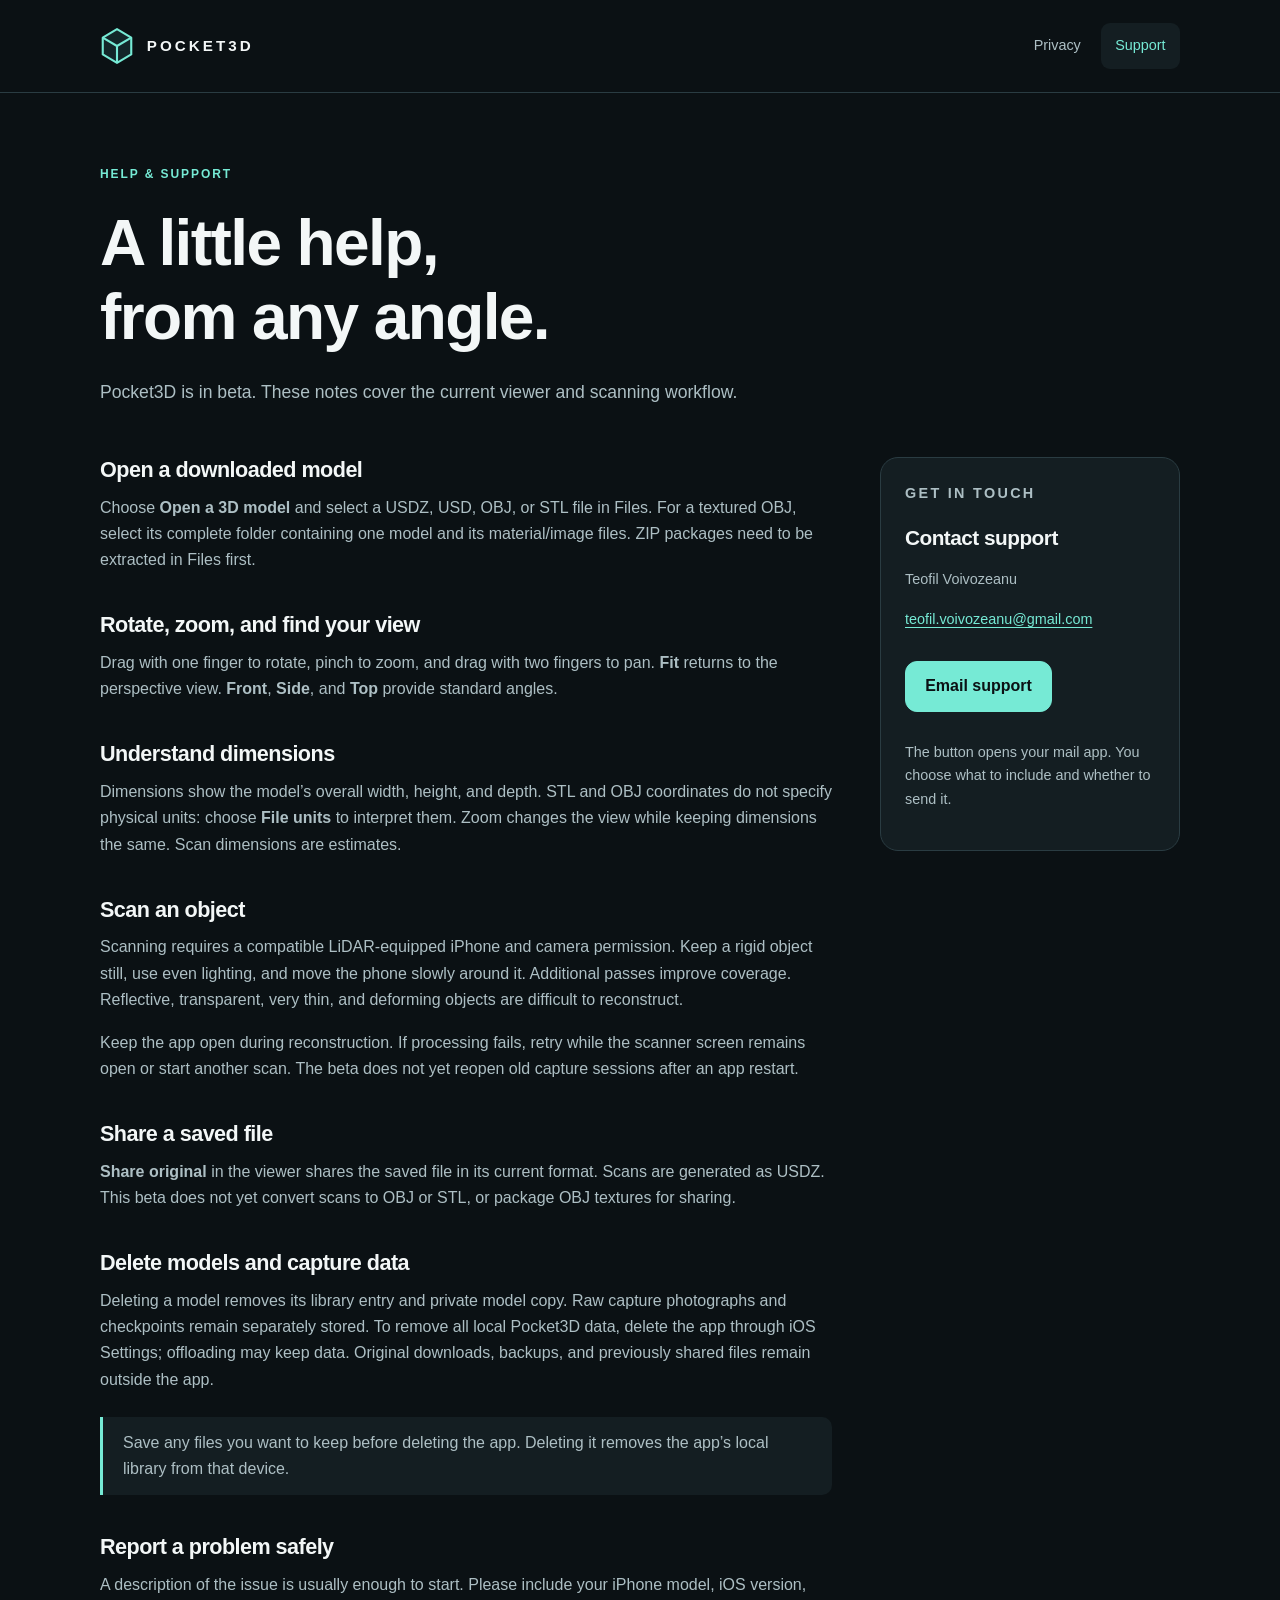
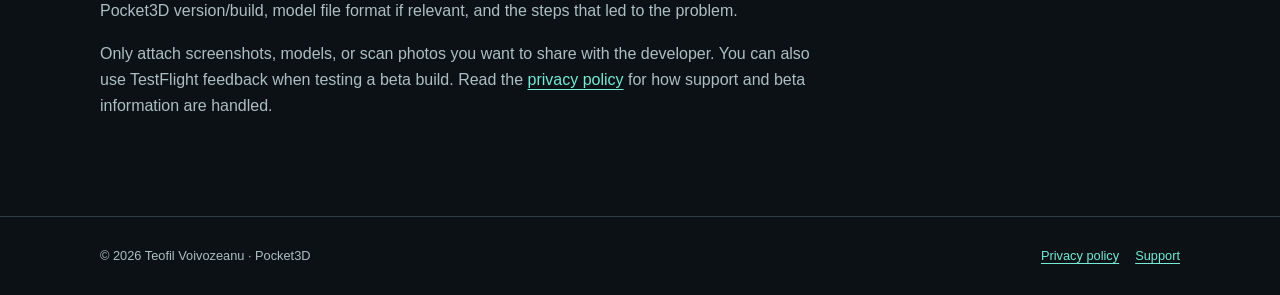
==== support.html @ 734cf3ea "Publish Pocket3D privacy policy and support pages" ====
<!doctype html>
<html lang="en">
<head>
  <meta charset="utf-8">
  <meta name="viewport" content="width=device-width, initial-scale=1">
  <meta name="color-scheme" content="dark light">
  <meta name="description" content="Help with Pocket3D model imports, scanning, dimensions, sharing, and deleting local data. Contact the developer.">
  <meta name="referrer" content="strict-origin-when-cross-origin">
  <title>Pocket3D — Help &amp; support</title>
  <link rel="canonical" href="https://teov.github.io/pocket3d-site/support.html">
  <link rel="icon" type="image/svg+xml" href="favicon.svg">
  <link rel="stylesheet" href="styles.css">
</head>
<body>
<a class="skip" href="#main">Skip to content</a>
<header class="header">
  <div class="wrap header-inner">
    <a class="brand" href="./" aria-label="Pocket3D home"><img src="favicon.svg" alt="" width="34" height="38">POCKET3D</a>
    <nav class="nav" aria-label="Main navigation">
      <a href="privacy.html">Privacy</a>
      <a href="support.html" aria-current="page">Support</a>
    </nav>
  </div>
</header>
<main id="main" class="wrap">
  <header class="page-head"><p class="eyebrow">Help &amp; support</p><h1>A little help,<br>from any angle.</h1><p class="intro">Pocket3D is in beta. These notes cover the current viewer and scanning workflow.</p></header>
  <div class="support-layout">
    <article class="prose" aria-label="Pocket3D help">
      <section><h2>Open a downloaded model</h2><p>Choose <strong>Open a 3D model</strong> and select a USDZ, USD, OBJ, or STL file in Files. For a textured OBJ, select its complete folder containing one model and its material/image files. ZIP packages need to be extracted in Files first.</p></section>
      <section><h2>Rotate, zoom, and find your view</h2><p>Drag with one finger to rotate, pinch to zoom, and drag with two fingers to pan. <strong>Fit</strong> returns to the perspective view. <strong>Front</strong>, <strong>Side</strong>, and <strong>Top</strong> provide standard angles.</p></section>
      <section><h2>Understand dimensions</h2><p>Dimensions show the model’s overall width, height, and depth. STL and OBJ coordinates do not specify physical units: choose <strong>File units</strong> to interpret them. Zoom changes the view while keeping dimensions the same. Scan dimensions are estimates.</p></section>
      <section><h2>Scan an object</h2><p>Scanning requires a compatible LiDAR-equipped iPhone and camera permission. Keep a rigid object still, use even lighting, and move the phone slowly around it. Additional passes improve coverage. Reflective, transparent, very thin, and deforming objects are difficult to reconstruct.</p><p>Keep the app open during reconstruction. If processing fails, retry while the scanner screen remains open or start another scan. The beta does not yet reopen old capture sessions after an app restart.</p></section>
      <section><h2>Share a saved file</h2><p><strong>Share original</strong> in the viewer shares the saved file in its current format. Scans are generated as USDZ. This beta does not yet convert scans to OBJ or STL, or package OBJ textures for sharing.</p></section>
      <section><h2>Delete models and capture data</h2><p>Deleting a model removes its library entry and private model copy. Raw capture photographs and checkpoints remain separately stored. To remove all local Pocket3D data, delete the app through iOS Settings; offloading may keep data. Original downloads, backups, and previously shared files remain outside the app.</p><aside class="notice">Save any files you want to keep before deleting the app. Deleting it removes the app’s local library from that device.</aside></section>
      <section><h2>Report a problem safely</h2><p>A description of the issue is usually enough to start. Please include your iPhone model, iOS version, Pocket3D version/build, model file format if relevant, and the steps that led to the problem.</p><p>Only attach screenshots, models, or scan photos you want to share with the developer. You can also use TestFlight feedback when testing a beta build. Read the <a href="privacy.html">privacy policy</a> for how support and beta information are handled.</p></section>
    </article>
    <aside class="contact-card" aria-labelledby="contact-title"><p class="eyebrow">Get in touch</p><h2 id="contact-title">Contact support</h2><p>Teofil Voivozeanu</p><a class="email" href="mailto:teofil.voivozeanu@gmail.com?subject=Pocket3D%20support">teofil.voivozeanu@gmail.com</a><div class="actions"><a class="button primary" href="mailto:teofil.voivozeanu@gmail.com?subject=Pocket3D%20support">Email support</a></div><p>The button opens your mail app. You choose what to include and whether to send it.</p></aside>
  </div>
</main>
<footer class="footer">
  <div class="wrap footer-inner">
    <p>© 2026 Teofil Voivozeanu · Pocket3D</p>
    <p><a href="privacy.html">Privacy policy</a><a href="support.html">Support</a></p>
  </div>
</footer>
</body>
</html>
---- styles.css ----
:root {
  color-scheme: dark;
  --background: #0b1114;
  --panel: #141e22;
  --panel-soft: #10191d;
  --text: #f3f7f7;
  --muted: #adbfc4;
  --accent: #76ead5;
  --line: #2a3c42;
  font-family: -apple-system, BlinkMacSystemFont, "Segoe UI", sans-serif;
  line-height: 1.65;
}
* { box-sizing: border-box; }
html { scroll-padding-top: 1.5rem; }
body { margin: 0; background: var(--background); color: var(--text); }
a { color: var(--accent); text-underline-offset: 0.22em; }
a:hover { color: #b6fff0; }
a:focus-visible, summary:focus-visible { outline: 3px solid var(--accent); outline-offset: 5px; border-radius: 4px; }
.skip { position: absolute; top: -100px; left: 1rem; background: var(--accent); color: var(--background); padding: 0.75rem 1rem; z-index: 10; }
.skip:focus { top: 1rem; }
.wrap { width: min(1080px, calc(100% - 3rem)); margin-inline: auto; }
.header { border-bottom: 1px solid var(--line); }
.header-inner { display: flex; align-items: center; justify-content: space-between; gap: 1.5rem; min-height: 92px; }
.brand { display: inline-flex; align-items: center; gap: 0.8rem; color: var(--text); text-decoration: none; font-weight: 750; font-size: 0.95rem; letter-spacing: 0.2em; }
.brand img { width: 34px; height: 38px; }
.nav { display: flex; align-items: center; gap: 0.35rem; }
.nav a { color: var(--muted); text-decoration: none; padding: 0.7rem 0.9rem; border-radius: 9px; font-size: 0.9rem; }
.nav a:hover, .nav a[aria-current="page"] { background: var(--panel); color: var(--accent); }
.hero { display: grid; grid-template-columns: 1.15fr 1fr; align-items: center; gap: 4rem; padding-block: 6.5rem 5rem; }
.eyebrow { margin: 0 0 1.3rem; color: var(--accent); text-transform: uppercase; letter-spacing: 0.16em; font-size: 0.75rem; font-weight: 700; }
h1, h2, h3 { line-height: 1.16; letter-spacing: -0.025em; }
h1 { margin: 0 0 1.5rem; font-size: clamp(2.8rem, 6.6vw, 5rem); font-weight: 650; }
.hero p.intro { max-width: 33rem; color: var(--muted); font-size: 1.1rem; margin: 0 0 1.7rem; }
.actions { display: flex; flex-wrap: wrap; gap: 0.8rem; margin-block: 1.8rem; }
.button { display: inline-flex; justify-content: center; align-items: center; min-height: 48px; padding: 0.7rem 1.2rem; border: 1px solid var(--line); border-radius: 12px; text-decoration: none; font-weight: 650; }
.button.primary { background: var(--accent); color: var(--background); border-color: var(--accent); }
.button:hover { filter: brightness(1.08); }
.fine { color: var(--muted); font-size: 0.8rem; }
.model-card { border: 1px solid var(--line); border-radius: 28px; background: radial-gradient(ellipse at 35% 30%, #203b3b 0, #152226 45%, #10191d 75%); padding: 1.4rem; }
.model-top { display: flex; justify-content: space-between; color: var(--muted); font-size: 0.7rem; letter-spacing: 0.13em; font-weight: 650; }
.model-top span:first-child { color: var(--accent); }
.model-art { display: block; width: 100%; height: auto; margin-block: 1.5rem; }
.model-bottom { border: 1px solid var(--line); background: #0d1619cc; border-radius: 14px; padding: 1rem; }
.model-bottom p { margin: 0; }
.model-bottom .caption { color: var(--muted); letter-spacing: 0.12em; font-size: 0.65rem; }
.model-bottom .gestures { color: var(--text); font-size: 0.92rem; margin-top: 0.3rem; }
.features { display: grid; grid-template-columns: repeat(3, 1fr); gap: 1rem; padding-bottom: 4rem; }
.feature { background: var(--panel-soft); border: 1px solid var(--line); border-radius: 18px; padding: 1.5rem; }
.feature .number { color: var(--accent); font-size: 0.7rem; letter-spacing: 0.15em; }
.feature h2 { font-size: 1.25rem; margin-block: 1rem 0.8rem; }
.feature p { color: var(--muted); font-size: 0.95rem; margin: 0; }
.notice { border-left: 3px solid var(--accent); padding: 0.8rem 1.25rem; margin-block: 1.5rem; background: var(--panel); color: var(--muted); border-radius: 0 10px 10px 0; }
.notice strong { color: var(--text); }
.page-head { max-width: 790px; padding-block: 4.5rem 2rem; }
.page-head h1 { font-size: clamp(2.5rem, 6vw, 4rem); }
.page-head .intro { color: var(--muted); font-size: 1.1rem; max-width: 43rem; }
.policy-layout { display: grid; grid-template-columns: 220px minmax(0, 1fr); gap: 3.5rem; padding-bottom: 5rem; }
.contents { align-self: start; border-top: 1px solid var(--line); padding-top: 1rem; }
.contents p { margin: 0 0 0.8rem; color: var(--accent); font-size: 0.7rem; text-transform: uppercase; letter-spacing: 0.15em; font-weight: 700; }
.contents a { display: block; padding-block: 0.35rem; color: var(--muted); font-size: 0.85rem; text-decoration: none; }
.contents a:hover { color: var(--accent); }
.prose { max-width: 740px; }
.prose section + section { margin-top: 2.4rem; }
.prose h2 { font-size: 1.35rem; margin: 0 0 0.8rem; }
.prose p, .prose li { color: var(--muted); }
.prose p { margin: 0 0 1rem; }
.prose ul, .prose ol { padding-left: 1.4rem; }
.prose li + li { margin-top: 0.45rem; }
.support-layout { display: grid; grid-template-columns: minmax(0, 1fr) 300px; gap: 3rem; padding-bottom: 5rem; }
.contact-card { align-self: start; padding: 1.5rem; border: 1px solid var(--line); border-radius: 18px; background: var(--panel); }
.contact-card h2 { font-size: 1.3rem; margin-top: 0; }
.contact-card p { color: var(--muted); font-size: 0.9rem; }
.contact-card a.email { overflow-wrap: anywhere; font-size: 0.9rem; }
.footer { border-top: 1px solid var(--line); color: var(--muted); padding-block: 1.8rem; font-size: 0.8rem; }
.footer-inner { display: flex; justify-content: space-between; gap: 1rem; flex-wrap: wrap; }
.footer p { margin: 0; }
.footer a + a { margin-left: 1rem; }
@media (max-width: 850px) {
  .hero { gap: 2rem; padding-top: 4rem; }
  .policy-layout { grid-template-columns: 180px minmax(0, 1fr); gap: 2rem; }
  .support-layout { grid-template-columns: minmax(0, 1fr); }
  .contact-card { max-width: 540px; }
}
@media (max-width: 650px) {
  .wrap { width: min(100% - 2rem, 1080px); }
  .header-inner { min-height: 80px; gap: 0.7rem; }
  .brand { font-size: 0.8rem; gap: 0.5rem; letter-spacing: 0.12em; }
  .brand img { width: 28px; height: 32px; }
  .nav { gap: 0; }
  .nav a { padding: 0.7rem 0.6rem; font-size: 0.8rem; }
  .hero { grid-template-columns: 1fr; padding-block: 3rem; gap: 2rem; }
  .hero h1 { max-width: 10ch; }
  .model-card { max-width: 430px; width: 100%; }
  .features { grid-template-columns: 1fr; gap: 0.8rem; padding-bottom: 3rem; }
  .feature { padding: 1.25rem; }
  .feature h2 { margin-top: 0.65rem; }
  .page-head { padding-block: 3rem 1.4rem; }
  .policy-layout { grid-template-columns: 1fr; gap: 2rem; }
  .contents { display: none; }
  .support-layout { gap: 2rem; }
  .footer-inner { flex-direction: column; }
}
@media (prefers-reduced-motion: reduce) {
  html { scroll-behavior: auto; }
}
@media print {
  :root { color-scheme: light; --background: #fff; --text: #111; --muted: #333; --accent: #005f50; --line: #bbb; }
  .header, .contents, .footer, .actions, .model-card { display: none; }
  .wrap { width: 100%; }
  .page-head { padding-top: 0; }
  .policy-layout, .support-layout, .features, .hero { display: block; }
  .notice, .contact-card, .feature { background: #fff; }
  a { color: #005f50; }
}
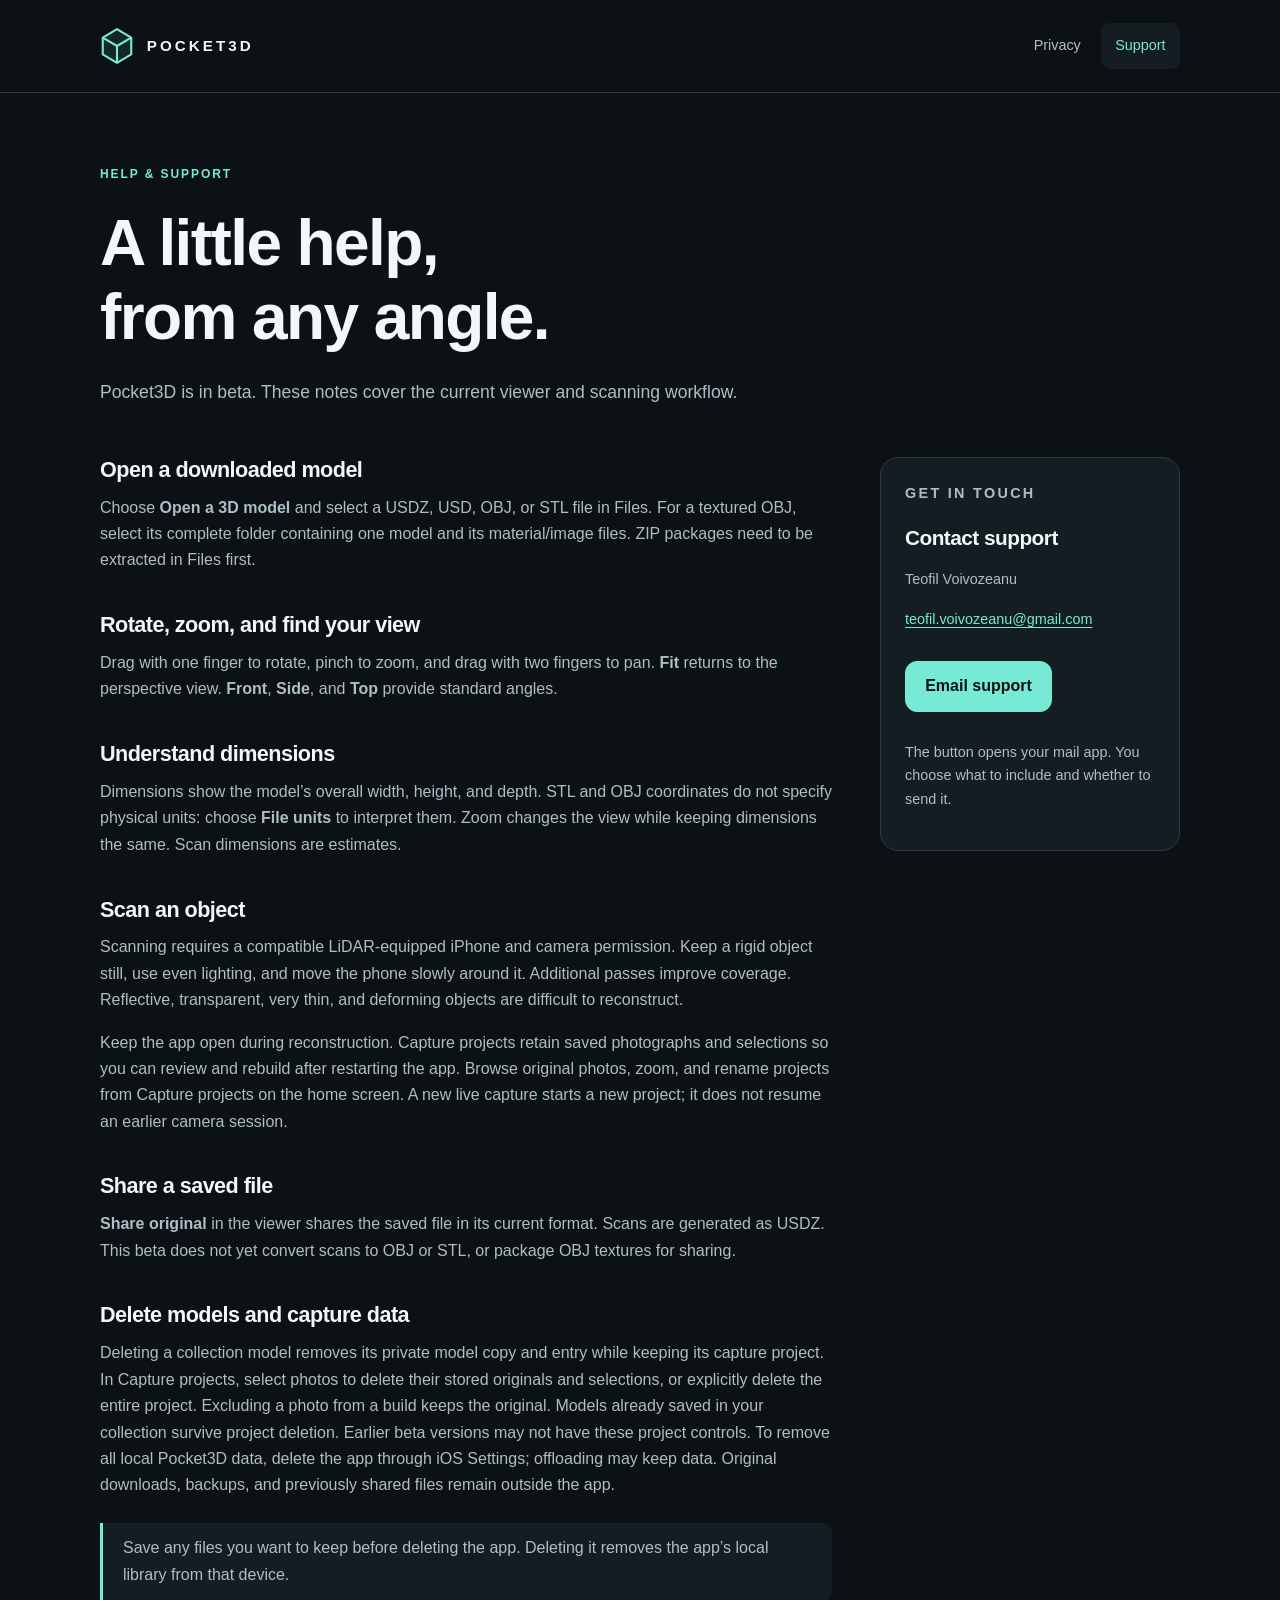
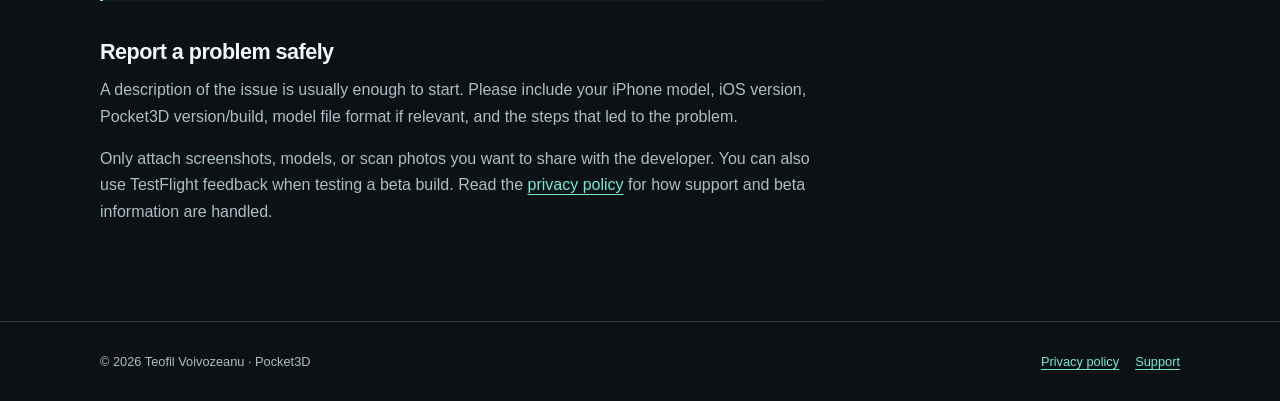
==== commit f5cae812: "Explain reopening and managing saved capture projects" ====
--- a/support.html
+++ b/support.html
@@ -29,9 +29,9 @@
       <section><h2>Open a downloaded model</h2><p>Choose <strong>Open a 3D model</strong> and select a USDZ, USD, OBJ, or STL file in Files. For a textured OBJ, select its complete folder containing one model and its material/image files. ZIP packages need to be extracted in Files first.</p></section>
       <section><h2>Rotate, zoom, and find your view</h2><p>Drag with one finger to rotate, pinch to zoom, and drag with two fingers to pan. <strong>Fit</strong> returns to the perspective view. <strong>Front</strong>, <strong>Side</strong>, and <strong>Top</strong> provide standard angles.</p></section>
       <section><h2>Understand dimensions</h2><p>Dimensions show the model’s overall width, height, and depth. STL and OBJ coordinates do not specify physical units: choose <strong>File units</strong> to interpret them. Zoom changes the view while keeping dimensions the same. Scan dimensions are estimates.</p></section>
-      <section><h2>Scan an object</h2><p>Scanning requires a compatible LiDAR-equipped iPhone and camera permission. Keep a rigid object still, use even lighting, and move the phone slowly around it. Additional passes improve coverage. Reflective, transparent, very thin, and deforming objects are difficult to reconstruct.</p><p>Keep the app open during reconstruction. If processing fails, retry while the scanner screen remains open or start another scan. The beta does not yet reopen old capture sessions after an app restart.</p></section>
+      <section><h2>Scan an object</h2><p>Scanning requires a compatible LiDAR-equipped iPhone and camera permission. Keep a rigid object still, use even lighting, and move the phone slowly around it. Additional passes improve coverage. Reflective, transparent, very thin, and deforming objects are difficult to reconstruct.</p><p>Keep the app open during reconstruction. Capture projects retain saved photographs and selections so you can review and rebuild after restarting the app. Browse original photos, zoom, and rename projects from Capture projects on the home screen. A new live capture starts a new project; it does not resume an earlier camera session.</p></section>
       <section><h2>Share a saved file</h2><p><strong>Share original</strong> in the viewer shares the saved file in its current format. Scans are generated as USDZ. This beta does not yet convert scans to OBJ or STL, or package OBJ textures for sharing.</p></section>
-      <section><h2>Delete models and capture data</h2><p>Deleting a model removes its library entry and private model copy. Raw capture photographs and checkpoints remain separately stored. To remove all local Pocket3D data, delete the app through iOS Settings; offloading may keep data. Original downloads, backups, and previously shared files remain outside the app.</p><aside class="notice">Save any files you want to keep before deleting the app. Deleting it removes the app’s local library from that device.</aside></section>
+      <section><h2>Delete models and capture data</h2><p>Deleting a collection model removes its private model copy and entry while keeping its capture project. In Capture projects, select photos to delete their stored originals and selections, or explicitly delete the entire project. Excluding a photo from a build keeps the original. Models already saved in your collection survive project deletion. Earlier beta versions may not have these project controls. To remove all local Pocket3D data, delete the app through iOS Settings; offloading may keep data. Original downloads, backups, and previously shared files remain outside the app.</p><aside class="notice">Save any files you want to keep before deleting the app. Deleting it removes the app’s local library from that device.</aside></section>
       <section><h2>Report a problem safely</h2><p>A description of the issue is usually enough to start. Please include your iPhone model, iOS version, Pocket3D version/build, model file format if relevant, and the steps that led to the problem.</p><p>Only attach screenshots, models, or scan photos you want to share with the developer. You can also use TestFlight feedback when testing a beta build. Read the <a href="privacy.html">privacy policy</a> for how support and beta information are handled.</p></section>
     </article>
     <aside class="contact-card" aria-labelledby="contact-title"><p class="eyebrow">Get in touch</p><h2 id="contact-title">Contact support</h2><p>Teofil Voivozeanu</p><a class="email" href="mailto:teofil.voivozeanu@gmail.com?subject=Pocket3D%20support">teofil.voivozeanu@gmail.com</a><div class="actions"><a class="button primary" href="mailto:teofil.voivozeanu@gmail.com?subject=Pocket3D%20support">Email support</a></div><p>The button opens your mail app. You choose what to include and whether to send it.</p></aside>
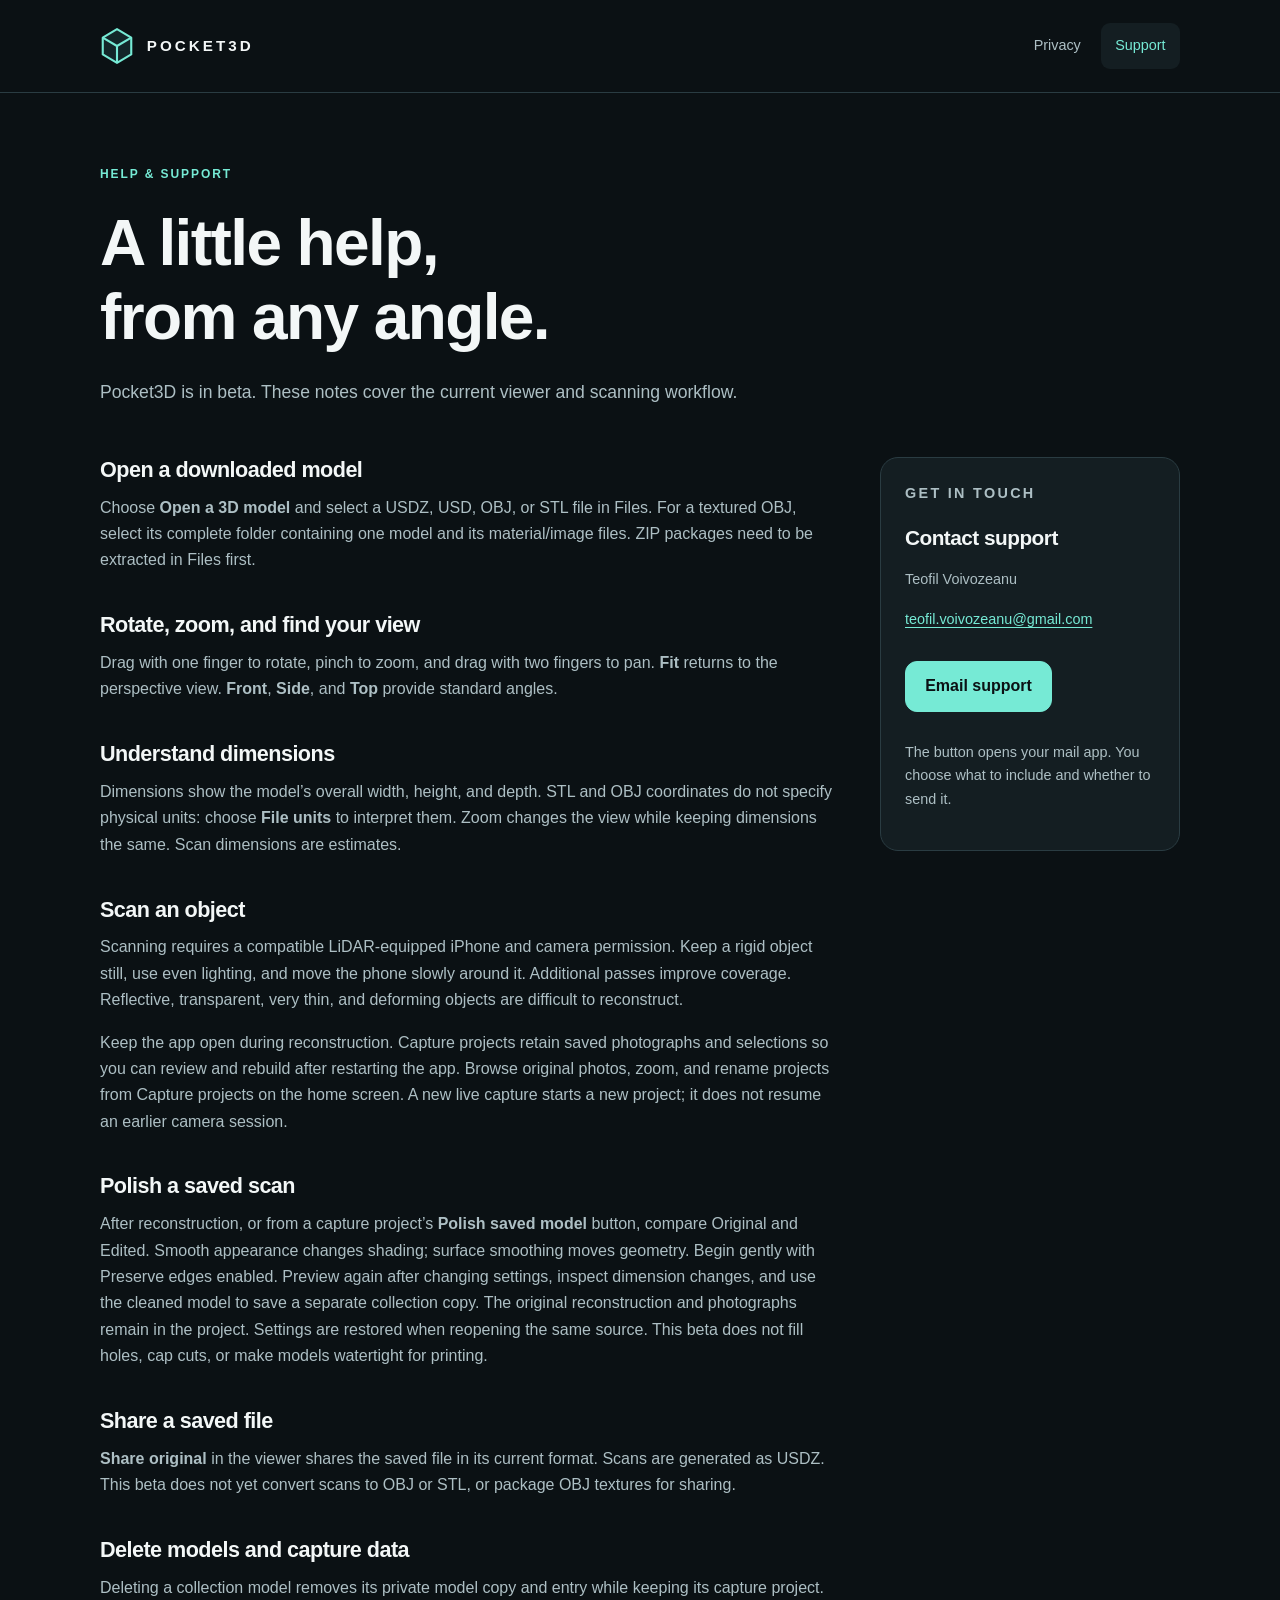
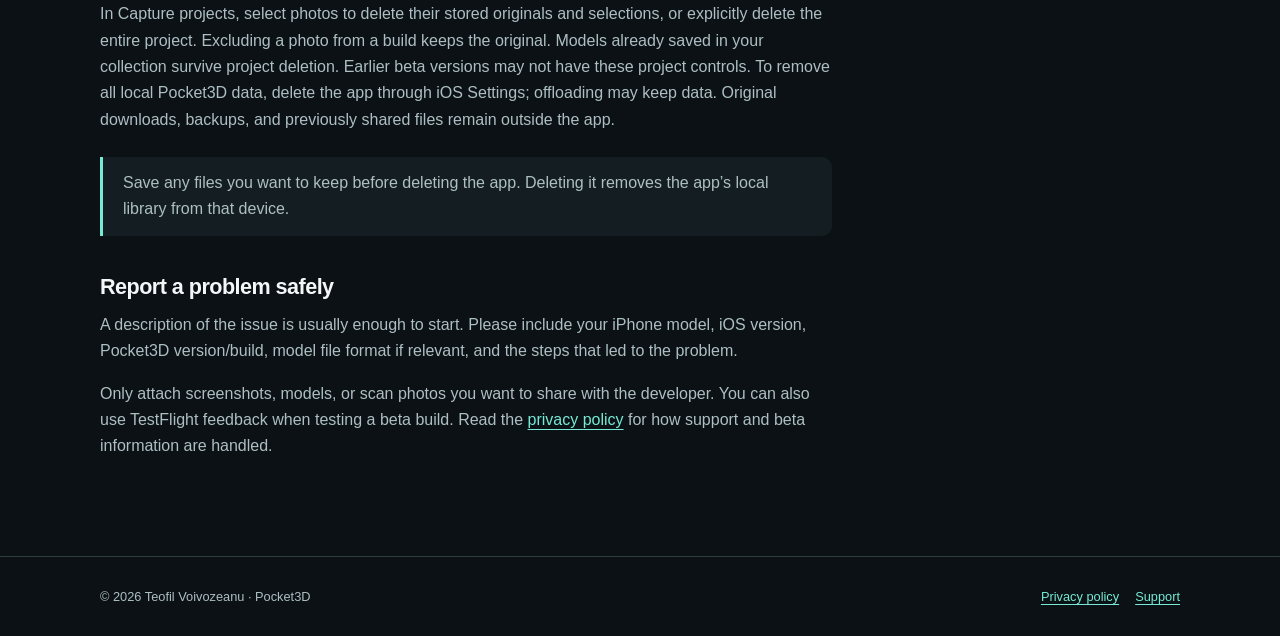
==== commit b0f01aab: "Describe local polishing and reconstruction records in support" ====
--- a/support.html
+++ b/support.html
@@ -30,6 +30,7 @@
       <section><h2>Rotate, zoom, and find your view</h2><p>Drag with one finger to rotate, pinch to zoom, and drag with two fingers to pan. <strong>Fit</strong> returns to the perspective view. <strong>Front</strong>, <strong>Side</strong>, and <strong>Top</strong> provide standard angles.</p></section>
       <section><h2>Understand dimensions</h2><p>Dimensions show the model’s overall width, height, and depth. STL and OBJ coordinates do not specify physical units: choose <strong>File units</strong> to interpret them. Zoom changes the view while keeping dimensions the same. Scan dimensions are estimates.</p></section>
       <section><h2>Scan an object</h2><p>Scanning requires a compatible LiDAR-equipped iPhone and camera permission. Keep a rigid object still, use even lighting, and move the phone slowly around it. Additional passes improve coverage. Reflective, transparent, very thin, and deforming objects are difficult to reconstruct.</p><p>Keep the app open during reconstruction. Capture projects retain saved photographs and selections so you can review and rebuild after restarting the app. Browse original photos, zoom, and rename projects from Capture projects on the home screen. A new live capture starts a new project; it does not resume an earlier camera session.</p></section>
+      <section><h2>Polish a saved scan</h2><p>After reconstruction, or from a capture project’s <strong>Polish saved model</strong> button, compare Original and Edited. Smooth appearance changes shading; surface smoothing moves geometry. Begin gently with Preserve edges enabled. Preview again after changing settings, inspect dimension changes, and use the cleaned model to save a separate collection copy. The original reconstruction and photographs remain in the project. Settings are restored when reopening the same source. This beta does not fill holes, cap cuts, or make models watertight for printing.</p></section>
       <section><h2>Share a saved file</h2><p><strong>Share original</strong> in the viewer shares the saved file in its current format. Scans are generated as USDZ. This beta does not yet convert scans to OBJ or STL, or package OBJ textures for sharing.</p></section>
       <section><h2>Delete models and capture data</h2><p>Deleting a collection model removes its private model copy and entry while keeping its capture project. In Capture projects, select photos to delete their stored originals and selections, or explicitly delete the entire project. Excluding a photo from a build keeps the original. Models already saved in your collection survive project deletion. Earlier beta versions may not have these project controls. To remove all local Pocket3D data, delete the app through iOS Settings; offloading may keep data. Original downloads, backups, and previously shared files remain outside the app.</p><aside class="notice">Save any files you want to keep before deleting the app. Deleting it removes the app’s local library from that device.</aside></section>
       <section><h2>Report a problem safely</h2><p>A description of the issue is usually enough to start. Please include your iPhone model, iOS version, Pocket3D version/build, model file format if relevant, and the steps that led to the problem.</p><p>Only attach screenshots, models, or scan photos you want to share with the developer. You can also use TestFlight feedback when testing a beta build. Read the <a href="privacy.html">privacy policy</a> for how support and beta information are handled.</p></section>
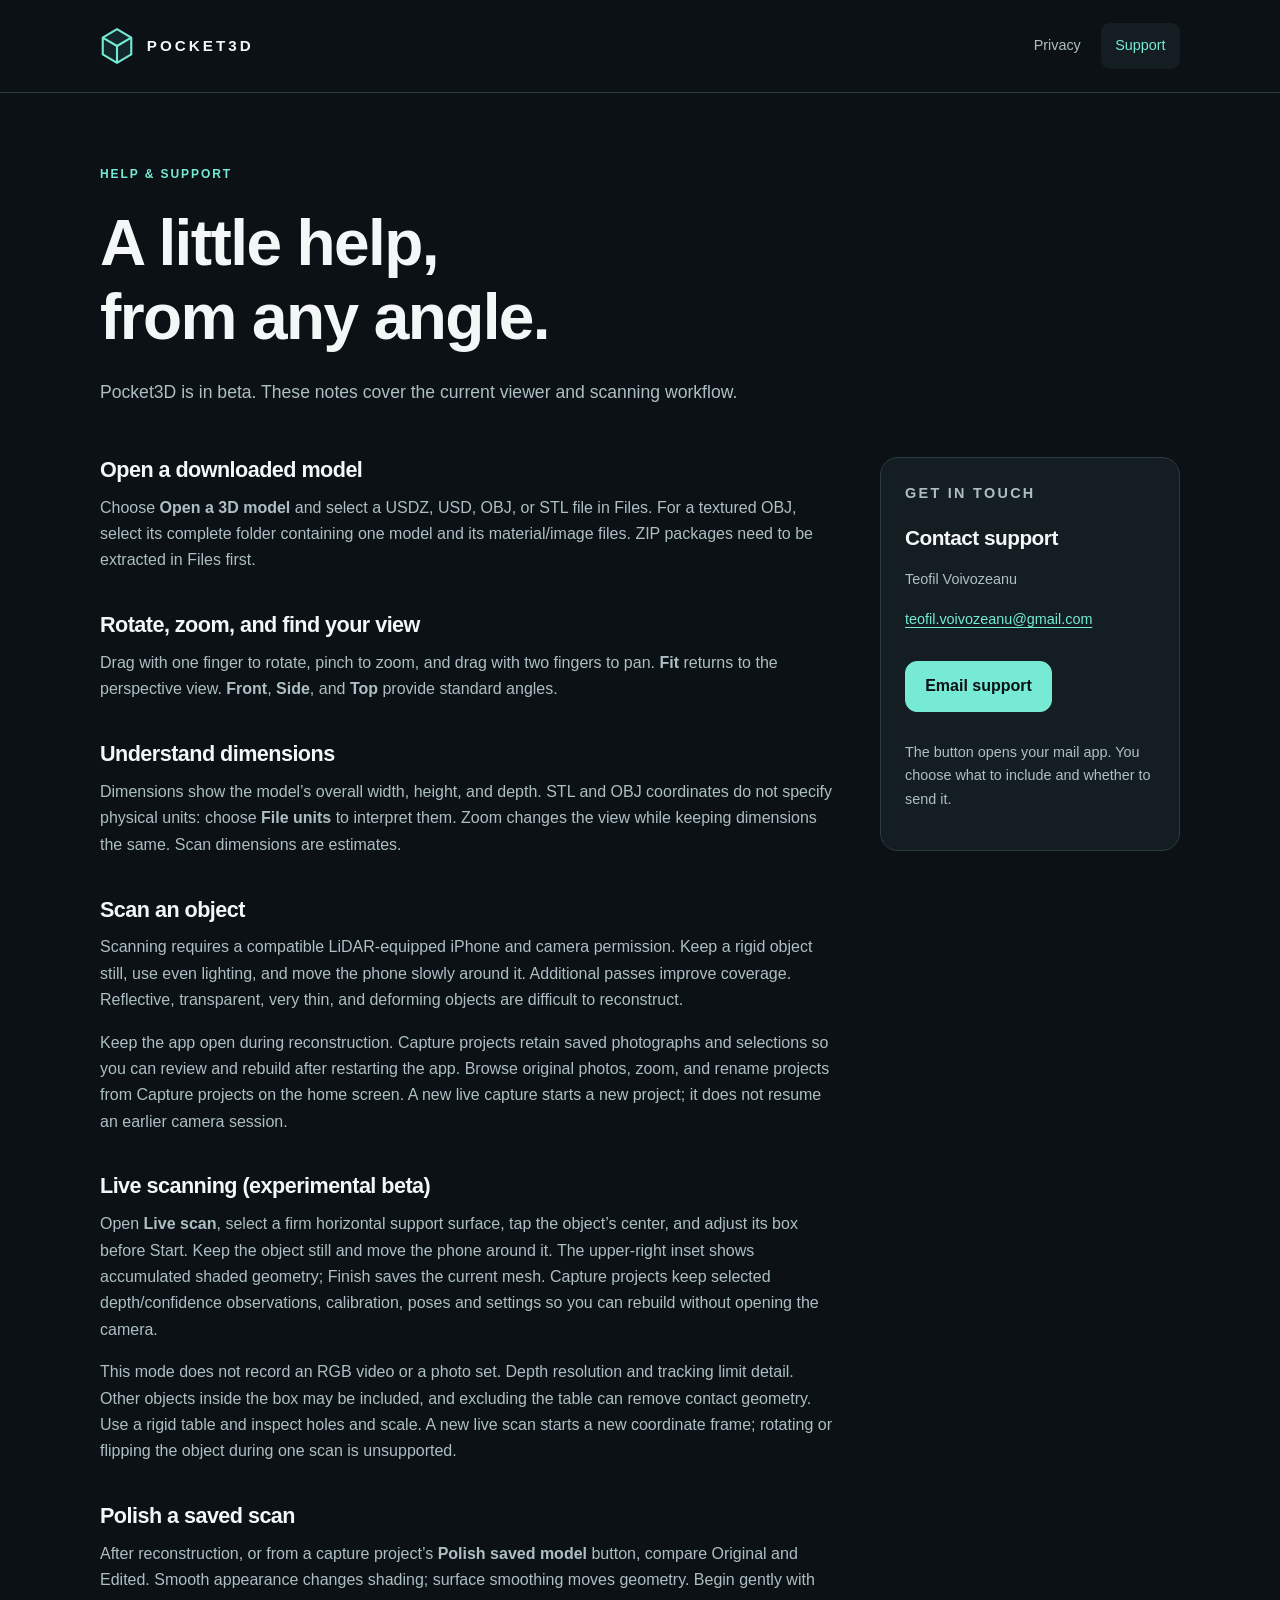
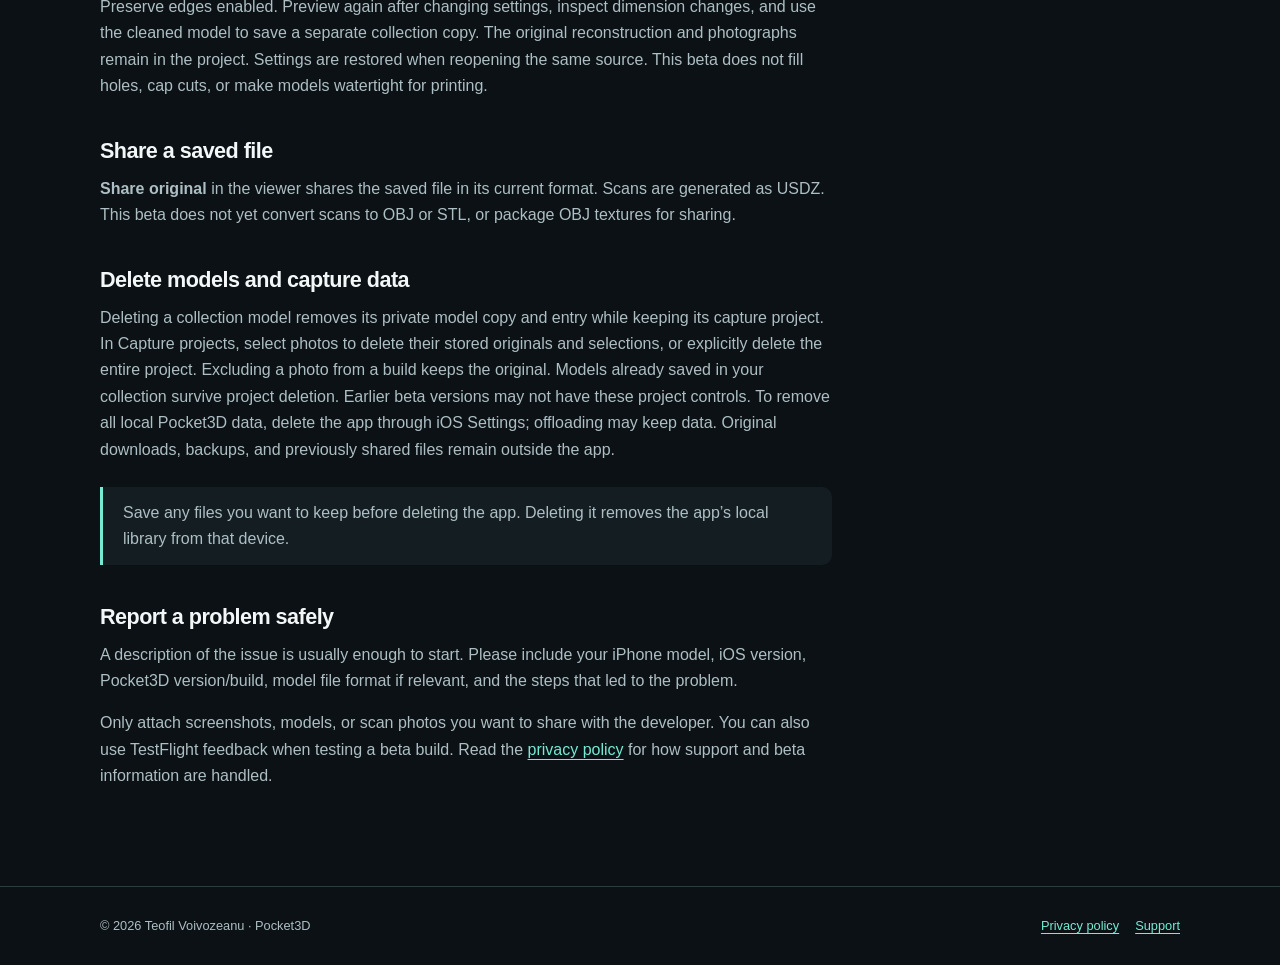
==== commit db4c24e6: "Describe experimental live depth scanning and source retention in support" ====
--- a/support.html
+++ b/support.html
@@ -30,6 +30,7 @@
       <section><h2>Rotate, zoom, and find your view</h2><p>Drag with one finger to rotate, pinch to zoom, and drag with two fingers to pan. <strong>Fit</strong> returns to the perspective view. <strong>Front</strong>, <strong>Side</strong>, and <strong>Top</strong> provide standard angles.</p></section>
       <section><h2>Understand dimensions</h2><p>Dimensions show the model’s overall width, height, and depth. STL and OBJ coordinates do not specify physical units: choose <strong>File units</strong> to interpret them. Zoom changes the view while keeping dimensions the same. Scan dimensions are estimates.</p></section>
       <section><h2>Scan an object</h2><p>Scanning requires a compatible LiDAR-equipped iPhone and camera permission. Keep a rigid object still, use even lighting, and move the phone slowly around it. Additional passes improve coverage. Reflective, transparent, very thin, and deforming objects are difficult to reconstruct.</p><p>Keep the app open during reconstruction. Capture projects retain saved photographs and selections so you can review and rebuild after restarting the app. Browse original photos, zoom, and rename projects from Capture projects on the home screen. A new live capture starts a new project; it does not resume an earlier camera session.</p></section>
+      <section><h2>Live scanning (experimental beta)</h2><p>Open <strong>Live scan</strong>, select a firm horizontal support surface, tap the object’s center, and adjust its box before Start. Keep the object still and move the phone around it. The upper-right inset shows accumulated shaded geometry; Finish saves the current mesh. Capture projects keep selected depth/confidence observations, calibration, poses and settings so you can rebuild without opening the camera.</p><p>This mode does not record an RGB video or a photo set. Depth resolution and tracking limit detail. Other objects inside the box may be included, and excluding the table can remove contact geometry. Use a rigid table and inspect holes and scale. A new live scan starts a new coordinate frame; rotating or flipping the object during one scan is unsupported.</p></section>
       <section><h2>Polish a saved scan</h2><p>After reconstruction, or from a capture project’s <strong>Polish saved model</strong> button, compare Original and Edited. Smooth appearance changes shading; surface smoothing moves geometry. Begin gently with Preserve edges enabled. Preview again after changing settings, inspect dimension changes, and use the cleaned model to save a separate collection copy. The original reconstruction and photographs remain in the project. Settings are restored when reopening the same source. This beta does not fill holes, cap cuts, or make models watertight for printing.</p></section>
       <section><h2>Share a saved file</h2><p><strong>Share original</strong> in the viewer shares the saved file in its current format. Scans are generated as USDZ. This beta does not yet convert scans to OBJ or STL, or package OBJ textures for sharing.</p></section>
       <section><h2>Delete models and capture data</h2><p>Deleting a collection model removes its private model copy and entry while keeping its capture project. In Capture projects, select photos to delete their stored originals and selections, or explicitly delete the entire project. Excluding a photo from a build keeps the original. Models already saved in your collection survive project deletion. Earlier beta versions may not have these project controls. To remove all local Pocket3D data, delete the app through iOS Settings; offloading may keep data. Original downloads, backups, and previously shared files remain outside the app.</p><aside class="notice">Save any files you want to keep before deleting the app. Deleting it removes the app’s local library from that device.</aside></section>
